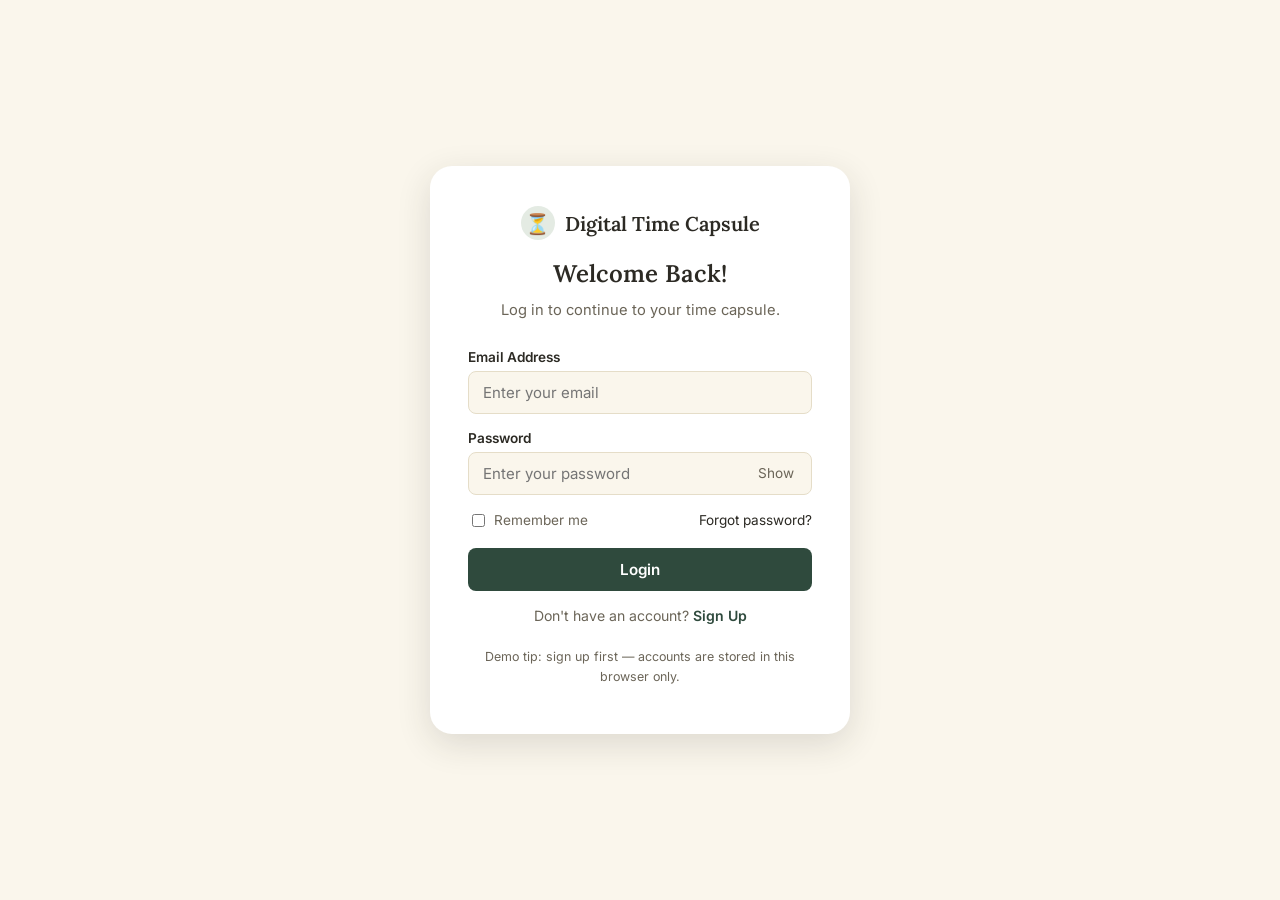
==== archive.html @ 8864af35 "Rename Archive.html to archive.html" ====
<!DOCTYPE html>
<html lang="en">
<head>
<meta charset="UTF-8">
<meta name="viewport" content="width=device-width, initial-scale=1.0">
<title>My Archive — Digital Time Capsule</title>
<link rel="preconnect" href="https://fonts.googleapis.com">
<link href="https://fonts.googleapis.com/css2?family=Lora:wght@500;600;700&family=Inter:wght@400;500;600;700&display=swap" rel="stylesheet">
<link rel="stylesheet" href="style.css">
</head>
<body>

<div class="sidebar-overlay" data-close-sidebar></div>
<div class="app-shell">

  <aside class="sidebar">
    <div class="brand"><span class="brand-mark">⏳</span> Digital Time Capsule</div>
    <nav>
      <a href="dashboard.html"><span class="ico">🏠</span> Home</a>
      <a href="create-capsule.html"><span class="ico">➕</span> Create Capsule</a>
      <a href="my-capsules.html"><span class="ico">📦</span> My Capsules</a>
      <a href="archive.html" class="active"><span class="ico">🗂️</span> Archive</a>
      <a href="profile.html"><span class="ico">⚙️</span> Profile &amp; Settings</a>
    </nav>
    <a href="login.html" class="logout" data-logout><span class="ico">↩</span> Log Out</a>
  </aside>

  <div class="mobile-topbar">
    <button class="icon-btn" data-open-sidebar aria-label="Open menu">☰</button>
    <div class="brand" style="font-size:1rem;"><span class="brand-mark">⏳</span> Digital Time Capsule</div>
    <span class="avatar" data-user-avatar>—</span>
  </div>

  <main class="app-main">
    <div class="app-topbar">
      <div class="search">🔍 Search your capsules…</div>
      <div class="actions">
        <a href="profile.html" class="icon-btn" title="Profile & Settings">⚙️</a>
        <div class="user-chip"><span class="avatar" data-user-avatar>—</span> <span data-user-name>—</span></div>
      </div>
    </div>

    <div class="app-content">
      <h2>My Archive</h2>
      <p>All your opened capsules, saved forever.</p>

      <div class="archive-filters">
        <button class="pill active" data-mood="All">All</button>
        <button class="pill" data-mood="Hopeful">Hopeful</button>
        <button class="pill" data-mood="Grateful">Grateful</button>
        <button class="pill" data-mood="Excited">Excited</button>
        <button class="pill" data-mood="Peaceful">Peaceful</button>
        <select class="select-pill" id="archive-year-filter"><option value="All">Year</option></select>
        <div class="archive-search">🔍 <input type="text" id="archive-search-input" placeholder="Search capsules..."></div>
      </div>

      <div class="capsule-list" id="archive-list"></div>
      <div class="empty-state" id="archive-empty" style="display:none;">
        <div class="e-ico">🗂️</div>
        <h3>No memories here yet</h3>
        <p>Opened capsules will appear in your archive automatically.</p>
        <a href="my-capsules.html" class="btn btn-primary btn-sm">See My Capsules</a>
      </div>
    </div>
  </main>
</div>

<script src="script.js"></script>
</body>
</html>
---- style.css ----
/* ==========================================================================
   Digital Time Capsule — Design System
   ========================================================================== */

:root {
  /* Palette */
  --cream: #FAF6EC;
  --cream-deep: #F1EADA;
  --paper: #FFFFFF;
  --ink: #2C2A24;
  --ink-soft: #6B6558;
  --line: #E5DDC8;

  --green: #2F4A3D;
  --green-deep: #223A2F;
  --green-soft: #E4EBE3;

  --mood-hopeful: #C98A3E;
  --mood-hopeful-bg: #FBEEDC;
  --mood-grateful: #3F7D5C;
  --mood-grateful-bg: #E3F0E7;
  --mood-excited: #B3563F;
  --mood-excited-bg: #F7E4DD;
  --mood-peaceful: #7A5FA0;
  --mood-peaceful-bg: #EEE7F7;

  --locked-bg: #E9E2F2;
  --locked-fg: #5B4C82;
  --ready-bg: #FBE4D8;
  --ready-fg: #B3562F;
  --opened-bg: #DDEEE0;
  --opened-fg: #2E7D46;

  --radius-s: 8px;
  --radius-m: 14px;
  --radius-l: 22px;
  --shadow: 0 4px 18px rgba(44, 42, 36, 0.07);
  --shadow-deep: 0 10px 34px rgba(44, 42, 36, 0.14);

  --serif: "Lora", Georgia, serif;
  --sans: "Inter", -apple-system, BlinkMacSystemFont, "Segoe UI", sans-serif;
}

/* Dark mode tokens */
body.dark {
  --cream: #1B2320;
  --cream-deep: #141A17;
  --paper: #212B26;
  --ink: #EFEAE0;
  --ink-soft: #A9A398;
  --line: #33403A;

  --green: #6FAE8C;
  --green-deep: #4C8067;
  --green-soft: #263630;

  --mood-hopeful-bg: #3A2F20;
  --mood-grateful-bg: #1F3428;
  --mood-excited-bg: #3A2620;
  --mood-peaceful-bg: #2A2338;

  --locked-bg: #2B2438;
  --ready-bg: #3A2A20;
  --opened-bg: #1F3428;
  --shadow: 0 4px 18px rgba(0, 0, 0, 0.35);
  --shadow-deep: 0 10px 34px rgba(0, 0, 0, 0.5);
}

* { box-sizing: border-box; }

html { scroll-behavior: smooth; }

body {
  margin: 0;
  font-family: var(--sans);
  background: var(--cream);
  color: var(--ink);
  -webkit-font-smoothing: antialiased;
  transition: background 0.3s ease, color 0.3s ease;
}

h1, h2, h3, h4 {
  font-family: var(--serif);
  font-weight: 600;
  color: var(--ink);
  margin: 0 0 0.4em;
  letter-spacing: 0.1px;
}

p { line-height: 1.6; color: var(--ink-soft); margin: 0 0 1em; }
a { color: inherit; text-decoration: none; }
img { max-width: 100%; display: block; }
button { font-family: var(--sans); cursor: pointer; }

:focus-visible {
  outline: 2px solid var(--green);
  outline-offset: 2px;
}

.container {
  max-width: 1180px;
  margin: 0 auto;
  padding: 0 32px;
}

/* ---------- Buttons ---------- */
.btn {
  display: inline-flex;
  align-items: center;
  justify-content: center;
  gap: 8px;
  border: none;
  border-radius: var(--radius-s);
  padding: 12px 22px;
  font-size: 0.95rem;
  font-weight: 600;
  cursor: pointer;
  transition: transform 0.15s ease, box-shadow 0.15s ease, background 0.15s ease;
}
.btn-primary { background: var(--green); color: #fff; }
.btn-primary:hover { background: var(--green-deep); box-shadow: var(--shadow); }
.btn-outline {
  background: transparent;
  color: var(--green);
  border: 1.5px solid var(--green);
}
.btn-outline:hover { background: var(--green-soft); }
.btn-ghost { background: transparent; color: var(--ink-soft); }
.btn-ghost:hover { color: var(--ink); }
.btn-block { width: 100%; }
.btn-sm { padding: 8px 14px; font-size: 0.85rem; }
.btn-danger { background: transparent; color: #B3562F; border: 1.5px solid #E7C7B4; }
.btn-danger:hover { background: var(--mood-excited-bg); }

/* ---------- Top marketing nav (Home) ---------- */
.top-nav {
  display: flex;
  align-items: center;
  justify-content: space-between;
  padding: 22px 0;
  border-bottom: 1px solid var(--line);
}
.brand {
  display: flex;
  align-items: center;
  gap: 10px;
  font-family: var(--serif);
  font-size: 1.25rem;
  font-weight: 600;
}
.brand-mark {
  width: 34px; height: 34px;
  border-radius: 50%;
  background: var(--green-soft);
  display: flex; align-items: center; justify-content: center;
  color: var(--green);
}
.top-nav nav { display: flex; align-items: center; gap: 34px; }
.top-nav nav a { color: var(--ink-soft); font-size: 0.95rem; }
.top-nav nav a.active, .top-nav nav a:hover { color: var(--ink); }
.top-nav .cta { display: flex; align-items: center; gap: 14px; }

/* ---------- Hero ---------- */
.hero {
  display: grid;
  grid-template-columns: 1.1fr 0.9fr;
  gap: 60px;
  align-items: center;
  padding: 72px 0 40px;
}
.hero h1 {
  font-size: 3rem;
  line-height: 1.15;
  max-width: 11ch;
}
.hero p.lede { font-size: 1.08rem; max-width: 46ch; }
.hero-art {
  position: relative;
  background: linear-gradient(160deg, #EADFC5, #D9C79A 60%, #C9AE7A);
  border-radius: var(--radius-l);
  min-height: 340px;
  overflow: hidden;
}
.hero-art .polaroid {
  position: absolute;
  bottom: 26px; right: 26px;
  width: 58%;
  background: #fff;
  border-radius: 6px;
  padding: 10px 10px 26px;
  box-shadow: var(--shadow-deep);
  transform: rotate(-4deg);
}
.hero-art .polaroid .frame {
  aspect-ratio: 4/3;
  border-radius: 3px;
  background: linear-gradient(180deg, #F3C77E, #E08A5B 55%, #8B5E4A);
}

.feature-row {
  display: grid;
  grid-template-columns: repeat(4, 1fr);
  gap: 24px;
  padding: 44px 0 72px;
  border-top: 1px solid var(--line);
}
.feature-row .feature { text-align: left; }
.feature-row .feature .icon {
  width: 40px; height: 40px;
  border-radius: 50%;
  background: var(--green-soft);
  color: var(--green);
  display: flex; align-items: center; justify-content: center;
  margin-bottom: 14px;
}
.feature-row .feature h4 { font-family: var(--sans); font-size: 1rem; margin-bottom: 4px; }
.feature-row .feature p { font-size: 0.9rem; margin: 0; }

/* ---------- Auth (Sign up / Login) ---------- */
.auth-wrap {
  min-height: 100vh;
  display: flex;
  align-items: center;
  justify-content: center;
  padding: 40px 20px;
}
.auth-card {
  width: 100%;
  max-width: 420px;
  background: var(--paper);
  border-radius: var(--radius-l);
  box-shadow: var(--shadow-deep);
  padding: 40px 38px 34px;
}
.auth-card .brand { justify-content: center; margin-bottom: 18px; }
.auth-card h1 { text-align: center; font-size: 1.5rem; }
.auth-card .sub { text-align: center; font-size: 0.92rem; margin-bottom: 26px; }
.field { margin-bottom: 16px; }
.field label {
  display: block;
  font-size: 0.85rem;
  font-weight: 600;
  margin-bottom: 6px;
  color: var(--ink);
}
.field .input-wrap { position: relative; }
.field input, .field textarea, .field select {
  width: 100%;
  padding: 11px 14px;
  border-radius: var(--radius-s);
  border: 1.5px solid var(--line);
  background: var(--cream);
  font-family: var(--sans);
  font-size: 0.94rem;
  color: var(--ink);
}
.field input:focus, .field textarea:focus, .field select:focus {
  border-color: var(--green);
  outline: none;
  background: var(--paper);
}
.field .toggle-eye {
  position: absolute;
  right: 12px; top: 50%; transform: translateY(-50%);
  background: none; border: none; color: var(--ink-soft);
  font-size: 0.85rem;
}
.row-between {
  display: flex; align-items: center; justify-content: space-between;
  font-size: 0.85rem; margin-bottom: 18px;
}
.row-between label { display: flex; align-items: center; gap: 6px; color: var(--ink-soft); font-weight: 400; }
.divider {
  display: flex; align-items: center; gap: 12px;
  color: var(--ink-soft); font-size: 0.82rem;
  margin: 18px 0;
}
.divider::before, .divider::after {
  content: ""; flex: 1; height: 1px; background: var(--line);
}
.btn-google {
  display: flex; align-items: center; justify-content: center; gap: 10px;
  width: 100%; padding: 11px; border-radius: var(--radius-s);
  border: 1.5px solid var(--line); background: var(--paper);
  font-size: 0.9rem; font-weight: 600; color: var(--ink);
}
.auth-foot { text-align: center; font-size: 0.88rem; margin-top: 20px; color: var(--ink-soft); }
.auth-foot a { color: var(--green); font-weight: 600; }

/* ---------- App shell (dashboard etc.) ---------- */
.app-shell { display: flex; min-height: 100vh; }
.sidebar {
  width: 232px;
  flex-shrink: 0;
  background: var(--paper);
  border-right: 1px solid var(--line);
  padding: 22px 18px;
  display: flex;
  flex-direction: column;
  position: sticky;
  top: 0;
  height: 100vh;
}
.sidebar .brand { padding: 6px 6px 26px; font-size: 1.1rem; }
.sidebar nav { display: flex; flex-direction: column; gap: 4px; flex: 1; }
.sidebar nav a {
  display: flex; align-items: center; gap: 12px;
  padding: 10px 12px;
  border-radius: var(--radius-s);
  color: var(--ink-soft);
  font-size: 0.92rem;
  font-weight: 500;
}
.sidebar nav a .ico { width: 18px; text-align: center; }
.sidebar nav a:hover { background: var(--cream-deep); color: var(--ink); }
.sidebar nav a.active { background: var(--green); color: #fff; }
.sidebar .logout {
  display: flex; align-items: center; gap: 10px;
  padding: 10px 12px; color: var(--ink-soft); font-size: 0.9rem;
  border-top: 1px solid var(--line); margin-top: 12px; padding-top: 18px;
}

.app-main { flex: 1; min-width: 0; }
.app-topbar {
  display: flex; align-items: center; justify-content: space-between;
  padding: 18px 34px;
  border-bottom: 1px solid var(--line);
  background: var(--paper);
  position: sticky; top: 0; z-index: 5;
}
.app-topbar .search {
  display: flex; align-items: center; gap: 10px;
  background: var(--cream); border: 1px solid var(--line);
  border-radius: 999px; padding: 8px 16px; width: 320px;
  color: var(--ink-soft); font-size: 0.88rem;
}
.app-topbar .actions { display: flex; align-items: center; gap: 18px; }
.icon-btn {
  width: 36px; height: 36px; border-radius: 50%;
  border: 1px solid var(--line); background: var(--paper);
  display: flex; align-items: center; justify-content: center;
  color: var(--ink-soft); font-size: 0.95rem;
}
.avatar {
  width: 34px; height: 34px; border-radius: 50%;
  background: var(--green-soft); color: var(--green);
  display: flex; align-items: center; justify-content: center;
  font-weight: 600; font-size: 0.85rem;
}
.user-chip { display: flex; align-items: center; gap: 8px; font-size: 0.9rem; font-weight: 600; }

.app-content { padding: 30px 34px 60px; max-width: 1080px; }

/* ---------- Dashboard summary cards ---------- */
.stat-row { display: grid; grid-template-columns: repeat(3, 1fr); gap: 18px; margin: 24px 0 32px; }
.stat-card {
  background: var(--paper); border: 1px solid var(--line);
  border-radius: var(--radius-m); padding: 20px;
  display: flex; align-items: center; gap: 14px;
}
.stat-card .stat-ico {
  width: 42px; height: 42px; border-radius: 50%;
  display: flex; align-items: center; justify-content: center;
  font-size: 1.05rem;
}
.stat-card.locked .stat-ico { background: var(--locked-bg); color: var(--locked-fg); }
.stat-card.ready .stat-ico { background: var(--ready-bg); color: var(--ready-fg); }
.stat-card.opened .stat-ico { background: var(--opened-bg); color: var(--opened-fg); }
.stat-card .num { font-family: var(--serif); font-size: 1.6rem; font-weight: 600; line-height: 1; }
.stat-card .label { font-size: 0.85rem; color: var(--ink-soft); }

.section-head { display: flex; align-items: baseline; justify-content: space-between; margin-bottom: 14px; }
.section-head h3 { font-size: 1.1rem; }
.section-head a { font-size: 0.85rem; color: var(--green); font-weight: 600; }

.capsule-list { display: flex; flex-direction: column; gap: 10px; }
.capsule-row {
  display: flex; align-items: center; gap: 16px;
  background: var(--paper); border: 1px solid var(--line);
  border-radius: var(--radius-m); padding: 12px 16px;
  transition: box-shadow 0.15s ease, transform 0.15s ease;
}
.capsule-row:hover { box-shadow: var(--shadow); transform: translateY(-1px); }
.capsule-row .thumb {
  width: 52px; height: 52px; border-radius: 10px;
  background: linear-gradient(160deg, #F3C77E, #C9714E);
  flex-shrink: 0;
}
.capsule-row .meta { flex: 1; min-width: 0; }
.capsule-row .meta .title { font-weight: 600; font-size: 0.95rem; margin-bottom: 3px; }
.capsule-row .meta .sub { font-size: 0.8rem; color: var(--ink-soft); display: flex; align-items: center; gap: 6px; }

.badge {
  display: inline-flex; align-items: center; gap: 5px;
  font-size: 0.72rem; font-weight: 700;
  padding: 4px 10px; border-radius: 999px;
}
.badge.locked { background: var(--locked-bg); color: var(--locked-fg); }
.badge.ready { background: var(--ready-bg); color: var(--ready-fg); }
.badge.opened { background: var(--opened-bg); color: var(--opened-fg); }

.mood-tag {
  display: inline-flex; align-items: center; gap: 5px;
  font-size: 0.76rem; font-weight: 600; padding: 3px 9px; border-radius: 999px;
}
.mood-tag.hopeful { background: var(--mood-hopeful-bg); color: var(--mood-hopeful); }
.mood-tag.grateful { background: var(--mood-grateful-bg); color: var(--mood-grateful); }
.mood-tag.excited { background: var(--mood-excited-bg); color: var(--mood-excited); }
.mood-tag.peaceful { background: var(--mood-peaceful-bg); color: var(--mood-peaceful); }
.mood-tag .dot { width: 6px; height: 6px; border-radius: 50%; background: currentColor; }

/* ---------- Create Capsule form ---------- */
.form-card {
  background: var(--paper); border: 1px solid var(--line);
  border-radius: var(--radius-l); padding: 32px 36px; max-width: 640px;
}
.char-count { font-size: 0.78rem; color: var(--ink-soft); text-align: right; margin-top: -10px; margin-bottom: 14px; }
.dropzone {
  border: 1.5px dashed var(--line); border-radius: var(--radius-m);
  padding: 28px; text-align: center; color: var(--ink-soft);
  font-size: 0.88rem; background: var(--cream); margin-bottom: 18px;
  cursor: pointer; transition: border-color 0.15s ease;
}
.dropzone:hover { border-color: var(--green); }
.dropzone .dz-ico { font-size: 1.4rem; margin-bottom: 8px; color: var(--green); }
.two-col { display: grid; grid-template-columns: 1fr 1fr; gap: 14px; }
.form-actions { display: flex; gap: 12px; justify-content: flex-end; margin-top: 8px; }

/* ---------- Capsule detail / countdown ---------- */
.capsule-detail-card {
  background: var(--paper); border-radius: var(--radius-l);
  overflow: hidden; max-width: 620px; box-shadow: var(--shadow);
}
.capsule-hero-img {
  height: 190px;
  background: linear-gradient(160deg, #F3C77E 0%, #E08A5B 55%, #8B5E4A 100%);
}
.capsule-detail-body { padding: 26px 30px 32px; }
.capsule-detail-body .dates {
  display: flex; gap: 28px; margin: 14px 0 22px; font-size: 0.85rem; color: var(--ink-soft);
}
.capsule-detail-body .dates strong { display: block; color: var(--ink); font-weight: 600; font-size: 0.9rem; }
.lock-panel { text-align: center; padding: 30px 10px 10px; }
.lock-panel .lock-ico {
  width: 64px; height: 64px; border-radius: 50%;
  background: var(--green-soft); color: var(--green);
  display: flex; align-items: center; justify-content: center;
  font-size: 1.5rem; margin: 0 auto 18px;
}
.countdown { display: flex; justify-content: center; gap: 22px; margin: 22px 0 26px; }
.countdown .unit { text-align: center; }
.countdown .unit .n { font-family: var(--serif); font-size: 2rem; font-weight: 600; }
.countdown .unit .u { font-size: 0.75rem; color: var(--ink-soft); text-transform: lowercase; }
.notice-row { display: flex; align-items: center; justify-content: center; gap: 8px; font-size: 0.85rem; color: var(--ink-soft); }

/* ---------- Opened capsule (letter) ---------- */
.letter-wrap { display: grid; grid-template-columns: 260px 1fr; gap: 30px; max-width: 780px; }
.polaroid-card {
  background: #fff; border-radius: 8px; padding: 12px 12px 34px;
  box-shadow: var(--shadow-deep); transform: rotate(-3deg); height: fit-content;
}
.polaroid-card .frame {
  aspect-ratio: 4/3; border-radius: 4px;
  background: linear-gradient(160deg, #F3C77E, #E08A5B 55%, #8B5E4A);
}
.letter-body {
  background: var(--paper); border-radius: var(--radius-l);
  padding: 30px 32px; box-shadow: var(--shadow);
}
.letter-body .letter-text { font-family: var(--serif); font-size: 1.02rem; line-height: 1.9; color: var(--ink); }
.letter-body .sign-off { font-family: var(--serif); font-style: italic; margin-top: 18px; }
.letter-actions { display: flex; gap: 10px; margin-top: 22px; }

/* ---------- Archive ---------- */
.archive-filters { display: flex; align-items: center; gap: 10px; margin-bottom: 22px; flex-wrap: wrap; }
.pill {
  padding: 8px 16px; border-radius: 999px; border: 1px solid var(--line);
  background: var(--paper); font-size: 0.85rem; font-weight: 600; color: var(--ink-soft);
}
.pill.active { background: var(--green); color: #fff; border-color: var(--green); }
.select-pill {
  padding: 8px 14px; border-radius: 999px; border: 1px solid var(--line);
  background: var(--paper); font-size: 0.85rem; color: var(--ink);
}
.archive-search {
  margin-left: auto; display: flex; align-items: center; gap: 8px;
  background: var(--paper); border: 1px solid var(--line); border-radius: 999px;
  padding: 8px 16px; font-size: 0.85rem; color: var(--ink-soft); min-width: 220px;
}
.archive-search input { border: none; background: none; outline: none; font-size: 0.85rem; width: 100%; color: var(--ink); }

/* ---------- Profile ---------- */
.profile-grid { display: grid; grid-template-columns: 1fr 1fr; gap: 24px; max-width: 900px; }
.panel {
  background: var(--paper); border: 1px solid var(--line);
  border-radius: var(--radius-l); padding: 26px 28px;
}
.panel h3 { font-size: 1.02rem; margin-bottom: 18px; }
.profile-avatar-row { display: flex; align-items: center; gap: 16px; margin-bottom: 22px; }
.profile-avatar-row .avatar { width: 58px; height: 58px; font-size: 1.2rem; }
.settings-row {
  display: flex; align-items: center; justify-content: space-between;
  padding: 12px 0; border-bottom: 1px solid var(--line);
}
.settings-row:last-child { border-bottom: none; }
.settings-row .txt strong { display: block; font-size: 0.92rem; }
.settings-row .txt span { font-size: 0.8rem; color: var(--ink-soft); }

.switch { position: relative; width: 42px; height: 24px; }
.switch input { opacity: 0; width: 0; height: 0; }
.switch .track {
  position: absolute; inset: 0; background: var(--line); border-radius: 999px;
  transition: background 0.2s ease; cursor: pointer;
}
.switch .track::before {
  content: ""; position: absolute; width: 18px; height: 18px; left: 3px; top: 3px;
  background: #fff; border-radius: 50%; transition: transform 0.2s ease;
}
.switch input:checked + .track { background: var(--green); }
.switch input:checked + .track::before { transform: translateX(18px); }

/* ---------- Empty state ---------- */
.empty-state {
  text-align: center; padding: 60px 20px; color: var(--ink-soft);
  border: 1.5px dashed var(--line); border-radius: var(--radius-l);
}
.empty-state .e-ico { font-size: 1.8rem; margin-bottom: 12px; color: var(--green); }

/* ---------- Mobile nav ---------- */
.mobile-topbar { display: none; }

/* ---------- Responsive ---------- */
@media (max-width: 900px) {
  .hero { grid-template-columns: 1fr; padding-top: 40px; }
  .hero h1 { font-size: 2.3rem; max-width: none; }
  .feature-row { grid-template-columns: repeat(2, 1fr); }
  .top-nav nav { display: none; }
  .letter-wrap { grid-template-columns: 1fr; }
  .polaroid-card { transform: none; max-width: 220px; }
  .profile-grid { grid-template-columns: 1fr; }

  .app-shell { flex-direction: column; }
  .sidebar {
    position: fixed; left: -260px; top: 0; height: 100vh; z-index: 50;
    transition: left 0.25s ease; box-shadow: var(--shadow-deep);
  }
  .sidebar.open { left: 0; }
  .mobile-topbar {
    display: flex; align-items: center; justify-content: space-between;
    padding: 16px 20px; background: var(--paper); border-bottom: 1px solid var(--line);
    position: sticky; top: 0; z-index: 20;
  }
  .app-topbar { display: none; }
  .app-content { padding: 22px 18px 50px; }
  .stat-row { grid-template-columns: 1fr; }
  .two-col { grid-template-columns: 1fr; }
  .form-card { padding: 22px; }
  .archive-search { margin-left: 0; width: 100%; }
  .sidebar-overlay {
    display: none; position: fixed; inset: 0; background: rgba(0,0,0,0.35); z-index: 40;
  }
  .sidebar-overlay.show { display: block; }
}
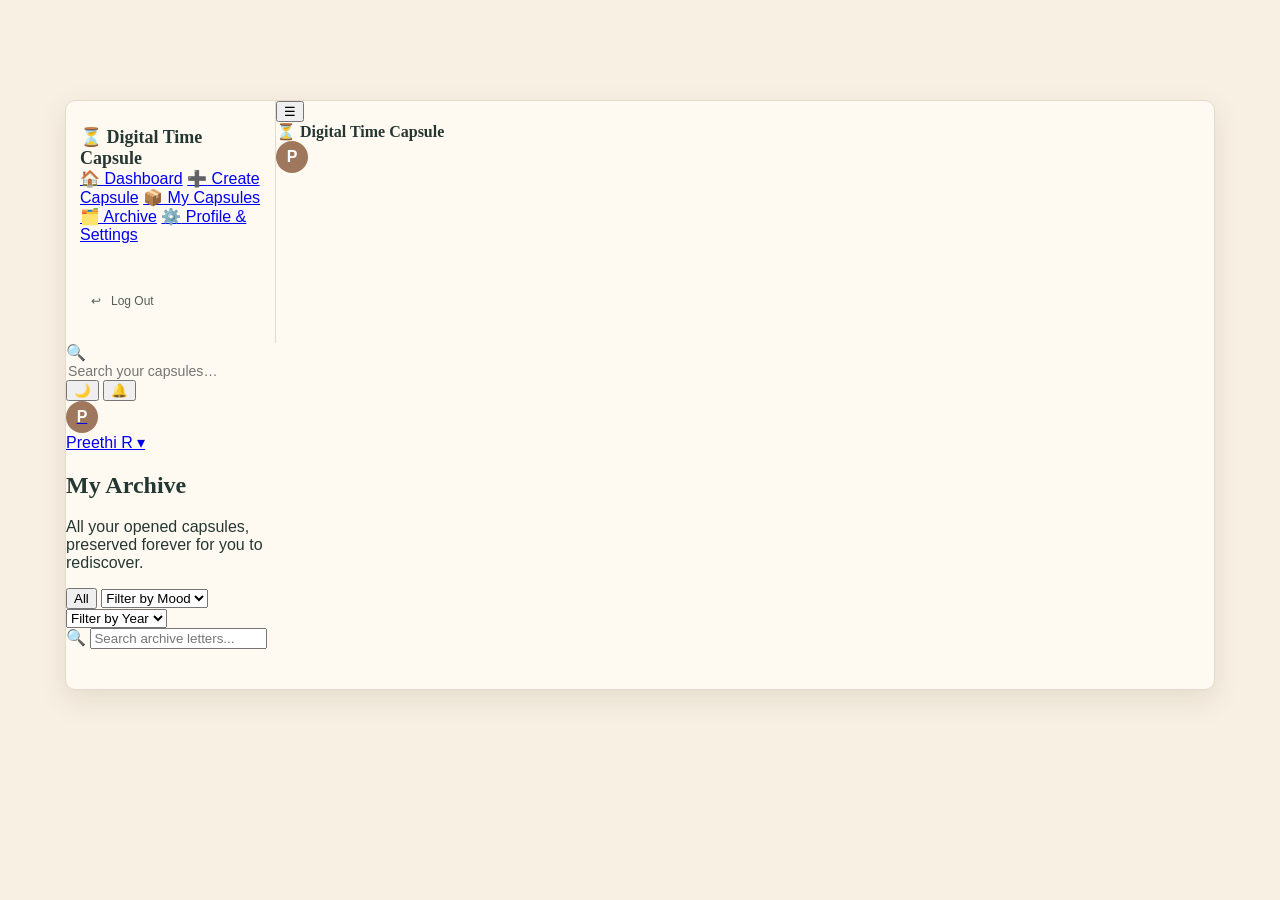
==== commit 85ebee11: "Add files via upload" ====
--- a/archive.html
+++ b/archive.html
@@ -1,70 +1,80 @@
-<!DOCTYPE html>
-<html lang="en">
-<head>
-<meta charset="UTF-8">
-<meta name="viewport" content="width=device-width, initial-scale=1.0">
-<title>My Archive — Digital Time Capsule</title>
-<link rel="preconnect" href="https://fonts.googleapis.com">
-<link href="https://fonts.googleapis.com/css2?family=Lora:wght@500;600;700&family=Inter:wght@400;500;600;700&display=swap" rel="stylesheet">
-<link rel="stylesheet" href="style.css">
-</head>
-<body>
-
-<div class="sidebar-overlay" data-close-sidebar></div>
-<div class="app-shell">
-
-  <aside class="sidebar">
-    <div class="brand"><span class="brand-mark">⏳</span> Digital Time Capsule</div>
-    <nav>
-      <a href="dashboard.html"><span class="ico">🏠</span> Home</a>
-      <a href="create-capsule.html"><span class="ico">➕</span> Create Capsule</a>
-      <a href="my-capsules.html"><span class="ico">📦</span> My Capsules</a>
-      <a href="archive.html" class="active"><span class="ico">🗂️</span> Archive</a>
-      <a href="profile.html"><span class="ico">⚙️</span> Profile &amp; Settings</a>
-    </nav>
-    <a href="login.html" class="logout" data-logout><span class="ico">↩</span> Log Out</a>
-  </aside>
-
-  <div class="mobile-topbar">
-    <button class="icon-btn" data-open-sidebar aria-label="Open menu">☰</button>
-    <div class="brand" style="font-size:1rem;"><span class="brand-mark">⏳</span> Digital Time Capsule</div>
-    <span class="avatar" data-user-avatar>—</span>
-  </div>
-
-  <main class="app-main">
-    <div class="app-topbar">
-      <div class="search">🔍 Search your capsules…</div>
-      <div class="actions">
-        <a href="profile.html" class="icon-btn" title="Profile & Settings">⚙️</a>
-        <div class="user-chip"><span class="avatar" data-user-avatar>—</span> <span data-user-name>—</span></div>
-      </div>
-    </div>
-
-    <div class="app-content">
-      <h2>My Archive</h2>
-      <p>All your opened capsules, saved forever.</p>
-
-      <div class="archive-filters">
-        <button class="pill active" data-mood="All">All</button>
-        <button class="pill" data-mood="Hopeful">Hopeful</button>
-        <button class="pill" data-mood="Grateful">Grateful</button>
-        <button class="pill" data-mood="Excited">Excited</button>
-        <button class="pill" data-mood="Peaceful">Peaceful</button>
-        <select class="select-pill" id="archive-year-filter"><option value="All">Year</option></select>
-        <div class="archive-search">🔍 <input type="text" id="archive-search-input" placeholder="Search capsules..."></div>
-      </div>
-
-      <div class="capsule-list" id="archive-list"></div>
-      <div class="empty-state" id="archive-empty" style="display:none;">
-        <div class="e-ico">🗂️</div>
-        <h3>No memories here yet</h3>
-        <p>Opened capsules will appear in your archive automatically.</p>
-        <a href="my-capsules.html" class="btn btn-primary btn-sm">See My Capsules</a>
-      </div>
-    </div>
-  </main>
-</div>
-
-<script src="script.js"></script>
-</body>
-</html>
+<!DOCTYPE html>
+<html lang="en">
+<head>
+  <meta charset="UTF-8">
+  <meta name="viewport" content="width=device-width, initial-scale=1.0">
+  <title>My Archive — Digital Time Capsule</title>
+  <meta name="description" content="Browse and search your collection of opened digital time capsules and reflections.">
+  <link rel="preconnect" href="https://fonts.googleapis.com">
+  <link href="https://fonts.googleapis.com/css2?family=Lora:ital,wght@0,500;0,600;0,700;1,400&family=Inter:wght@400;500;600;700&display=swap" rel="stylesheet">
+  <link rel="stylesheet" href="style.css">
+</head>
+<body>
+
+<div class="sidebar-overlay" data-close-sidebar></div>
+<div class="app-shell">
+
+  <aside class="sidebar">
+    <a href="index.html" class="brand"><span class="brand-mark">⏳</span> Digital Time Capsule</a>
+    <nav>
+      <a href="dashboard.html"><span class="ico">🏠</span> Dashboard</a>
+      <a href="create-capsule.html"><span class="ico">➕</span> Create Capsule</a>
+      <a href="capsule-details.html"><span class="ico">📦</span> My Capsules</a>
+      <a href="archive.html" class="active"><span class="ico">🗂️</span> Archive</a>
+      <a href="profile.html"><span class="ico">⚙️</span> Profile &amp; Settings</a>
+    </nav>
+    <a href="#" class="logout" data-logout><span class="ico">↩</span> Log Out</a>
+  </aside>
+
+  <div class="mobile-topbar">
+    <button class="icon-btn" data-open-sidebar aria-label="Open menu">☰</button>
+    <div class="brand" style="font-size:1rem;"><span class="brand-mark">⏳</span> Digital Time Capsule</div>
+    <span class="avatar">P</span>
+  </div>
+
+  <main class="app-main">
+    <div class="app-topbar">
+      <div class="search">
+        🔍 <input type="text" placeholder="Search your capsules…" data-search style="border:none; background:none; outline:none; font-size:0.88rem; width:100%; color:var(--ink);">
+      </div>
+      <div class="actions">
+        <button class="icon-btn" title="Toggle theme">🌙</button>
+        <button class="icon-btn" title="Notifications">🔔</button>
+        <a href="profile.html" class="user-chip"><span class="avatar">P</span> Preethi R ▾</a>
+      </div>
+    </div>
+
+    <div class="app-content">
+      <h2>My Archive</h2>
+      <p>All your opened capsules, preserved forever for you to rediscover.</p>
+
+      <div class="archive-filters">
+        <button class="pill active">All</button>
+        <select class="select-pill">
+          <option value="Mood">Filter by Mood</option>
+          <option value="Hopeful">Hopeful</option>
+          <option value="Grateful">Grateful</option>
+          <option value="Excited">Excited</option>
+          <option value="Peaceful">Peaceful</option>
+        </select>
+        <select class="select-pill">
+          <option value="Year">Filter by Year</option>
+          <option value="2026">2026</option>
+          <option value="2025">2025</option>
+          <option value="2024">2024</option>
+        </select>
+        <div class="archive-search">
+          🔍 <input type="text" placeholder="Search archive letters...">
+        </div>
+      </div>
+
+      <div class="capsule-list">
+        <!-- Rendered dynamically by script.js -->
+      </div>
+    </div>
+  </main>
+</div>
+
+<script src="script.js"></script>
+</body>
+</html>
--- a/style.css
+++ b/style.css
@@ -1,563 +1,648 @@
-/* ==========================================================================
-   Digital Time Capsule — Design System
-   ========================================================================== */
-
 :root {
-  /* Palette */
-  --cream: #FAF6EC;
-  --cream-deep: #F1EADA;
-  --paper: #FFFFFF;
-  --ink: #2C2A24;
-  --ink-soft: #6B6558;
-  --line: #E5DDC8;
-
-  --green: #2F4A3D;
-  --green-deep: #223A2F;
-  --green-soft: #E4EBE3;
-
-  --mood-hopeful: #C98A3E;
-  --mood-hopeful-bg: #FBEEDC;
-  --mood-grateful: #3F7D5C;
-  --mood-grateful-bg: #E3F0E7;
-  --mood-excited: #B3563F;
-  --mood-excited-bg: #F7E4DD;
-  --mood-peaceful: #7A5FA0;
-  --mood-peaceful-bg: #EEE7F7;
-
-  --locked-bg: #E9E2F2;
-  --locked-fg: #5B4C82;
-  --ready-bg: #FBE4D8;
-  --ready-fg: #B3562F;
-  --opened-bg: #DDEEE0;
-  --opened-fg: #2E7D46;
-
-  --radius-s: 8px;
-  --radius-m: 14px;
-  --radius-l: 22px;
-  --shadow: 0 4px 18px rgba(44, 42, 36, 0.07);
-  --shadow-deep: 0 10px 34px rgba(44, 42, 36, 0.14);
-
-  --serif: "Lora", Georgia, serif;
-  --sans: "Inter", -apple-system, BlinkMacSystemFont, "Segoe UI", sans-serif;
-}
-
-/* Dark mode tokens */
-body.dark {
-  --cream: #1B2320;
-  --cream-deep: #141A17;
-  --paper: #212B26;
-  --ink: #EFEAE0;
-  --ink-soft: #A9A398;
-  --line: #33403A;
-
-  --green: #6FAE8C;
-  --green-deep: #4C8067;
-  --green-soft: #263630;
-
-  --mood-hopeful-bg: #3A2F20;
-  --mood-grateful-bg: #1F3428;
-  --mood-excited-bg: #3A2620;
-  --mood-peaceful-bg: #2A2338;
-
-  --locked-bg: #2B2438;
-  --ready-bg: #3A2A20;
-  --opened-bg: #1F3428;
-  --shadow: 0 4px 18px rgba(0, 0, 0, 0.35);
-  --shadow-deep: 0 10px 34px rgba(0, 0, 0, 0.5);
-}
-
-* { box-sizing: border-box; }
-
-html { scroll-behavior: smooth; }
+  --ink: #253732;
+  --sage: #416959;
+  --sage-dark: #315547;
+  --cream: #f8f0e3;
+  --paper: #fffaf1;
+  --line: #e4dacb;
+  --muted: #7b796e;
+  --gold: #d4a653;
+}
+
+* {
+  box-sizing: border-box;
+}
+
+html {
+  scroll-behavior: smooth;
+}
 
 body {
   margin: 0;
-  font-family: var(--sans);
   background: var(--cream);
   color: var(--ink);
-  -webkit-font-smoothing: antialiased;
-  transition: background 0.3s ease, color 0.3s ease;
-}
-
-h1, h2, h3, h4 {
-  font-family: var(--serif);
-  font-weight: 600;
-  color: var(--ink);
-  margin: 0 0 0.4em;
-  letter-spacing: 0.1px;
-}
-
-p { line-height: 1.6; color: var(--ink-soft); margin: 0 0 1em; }
-a { color: inherit; text-decoration: none; }
-img { max-width: 100%; display: block; }
-button { font-family: var(--sans); cursor: pointer; }
-
-:focus-visible {
-  outline: 2px solid var(--green);
-  outline-offset: 2px;
-}
-
-.container {
-  max-width: 1180px;
-  margin: 0 auto;
-  padding: 0 32px;
-}
-
-/* ---------- Buttons ---------- */
-.btn {
-  display: inline-flex;
-  align-items: center;
-  justify-content: center;
-  gap: 8px;
-  border: none;
-  border-radius: var(--radius-s);
-  padding: 12px 22px;
-  font-size: 0.95rem;
-  font-weight: 600;
-  cursor: pointer;
-  transition: transform 0.15s ease, box-shadow 0.15s ease, background 0.15s ease;
-}
-.btn-primary { background: var(--green); color: #fff; }
-.btn-primary:hover { background: var(--green-deep); box-shadow: var(--shadow); }
-.btn-outline {
-  background: transparent;
-  color: var(--green);
-  border: 1.5px solid var(--green);
-}
-.btn-outline:hover { background: var(--green-soft); }
-.btn-ghost { background: transparent; color: var(--ink-soft); }
-.btn-ghost:hover { color: var(--ink); }
-.btn-block { width: 100%; }
-.btn-sm { padding: 8px 14px; font-size: 0.85rem; }
-.btn-danger { background: transparent; color: #B3562F; border: 1.5px solid #E7C7B4; }
-.btn-danger:hover { background: var(--mood-excited-bg); }
-
-/* ---------- Top marketing nav (Home) ---------- */
-.top-nav {
+  font-family: Arial, sans-serif;
+}
+
+h1, h2 {
+  font-family: Georgia, serif;
+}
+
+.topbar {
+  height: 70px;
+  padding: 0 6%;
   display: flex;
   align-items: center;
   justify-content: space-between;
-  padding: 22px 0;
+  background: #fffaf3;
   border-bottom: 1px solid var(--line);
-}
+  position: sticky;
+  top: 0;
+  z-index: 10;
+}
+
 .brand {
+  color: var(--ink);
+  text-decoration: none;
+  font-family: Georgia, serif;
+  font-size: 18px;
+  font-weight: bold;
+}
+
+.topbar nav {
   display: flex;
   align-items: center;
+  gap: 25px;
+}
+
+.topbar nav a {
+  color: var(--ink);
+  text-decoration: none;
+  font-size: 13px;
+}
+
+.nav-button,
+.primary-button {
+  display: inline-block;
+  padding: 12px 18px;
+  background: var(--sage);
+  border: 0;
+  border-radius: 7px;
+  color: white !important;
+  text-decoration: none;
+  font-size: 13px;
+  font-weight: bold;
+  cursor: pointer;
+}
+
+.hero {
+  min-height: 590px;
+  display: grid;
+  grid-template-columns: 1fr 1.18fr;
+  background: #f5e8d5;
+}
+
+.hero-copy {
+  padding: 100px 8%;
+}
+
+.hero h1 {
+  margin-bottom: 22px;
+  font-size: clamp(48px, 5vw, 80px);
+  line-height: 1.02;
+}
+
+.hero h1 em {
+  color: var(--sage);
+}
+
+.eyebrow {
+  margin-bottom: 12px;
+  color: var(--sage);
+  text-transform: uppercase;
+  letter-spacing: 2px;
+  font-size: 11px;
+  font-weight: bold;
+}
+
+.lead {
+  max-width: 420px;
+  color: #555;
+  line-height: 1.6;
+}
+
+.hero-art {
+  position: relative;
+  min-height: 520px;
+  overflow: hidden;
+  background: linear-gradient(#f6d9b9 0%, #f7dfc5 43%, #769080 44%, #4d725f 100%);
+}
+
+.sun {
+  position: absolute;
+  top: 100px;
+  left: 24%;
+  width: 160px;
+  height: 160px;
+  border-radius: 50%;
+  background: #fff4d4;
+  box-shadow: 0 0 55px #ffe2a1;
+}
+
+.polaroid {
+  position: absolute;
+  right: 16px;
+  bottom: 55px;
+  width: 215px;
+  padding: 9px 9px 25px;
+  background: #fffaf0;
+  box-shadow: 0 10px 22px #27362b45;
+  transform: rotate(9deg);
+}
+
+.polaroid img {
+  display: block;
+  width: 100%;
+  height: 175px;
+  object-fit: cover;
+}
+
+.polaroid span {
+  display: block;
+  margin-top: 6px;
+  text-align: center;
+  font-family: Georgia, serif;
+  font-size: 12px;
+}
+
+.features {
+  display: grid;
+  grid-template-columns: repeat(4, 1fr);
+  max-width: 1150px;
+  margin: 0 auto;
+  background: var(--paper);
+  box-shadow: 0 8px 16px #5d4d3015;
+}
+
+.features article {
+  padding: 27px 14px;
+  border-right: 1px solid var(--line);
+  text-align: center;
+}
+
+.features article:last-child {
+  border-right: 0;
+}
+
+.features h3 {
+  margin: 8px 0 5px;
+  font-size: 13px;
+}
+
+.features p {
+  margin: 0;
+  color: var(--muted);
+  font-size: 11px;
+}
+
+.app-shell {
+  display: grid;
+  grid-template-columns: 210px 1fr;
+  max-width: 1150px;
+  min-height: 590px;
+  margin: 100px auto;
+  overflow: hidden;
+  background: var(--paper);
+  border: 1px solid var(--line);
+  border-radius: 10px;
+  box-shadow: 0 10px 28px #5d4d3020;
+}
+
+.sidebar {
+  display: flex;
+  flex-direction: column;
+  padding: 25px 14px;
+  border-right: 1px solid var(--line);
+}
+
+.side-links {
+  display: grid;
+  gap: 6px;
+  margin-top: 42px;
+}
+
+.side-links a,
+.logout {
+  display: flex;
   gap: 10px;
-  font-family: var(--serif);
-  font-size: 1.25rem;
-  font-weight: 600;
-}
-.brand-mark {
-  width: 34px; height: 34px;
+  padding: 10px 11px;
+  border-radius: 6px;
+  color: #536057;
+  font-size: 12px;
+  text-decoration: none;
+}
+
+.side-links a.active,
+.side-links a:hover {
+  background: #dce8d8;
+  color: var(--sage-dark);
+}
+
+.logout {
+  margin-top: auto;
+}
+
+.dashboard-content {
+  padding: 38px 42px;
+}
+
+.dashboard-head,
+.section-heading {
+  display: flex;
+  align-items: center;
+  justify-content: space-between;
+}
+
+.dashboard-head h2 {
+  margin-bottom: 4px;
+  font-family: Arial, sans-serif;
+  font-size: 26px;
+}
+
+.avatar,
+.big-avatar {
+  display: grid;
+  width: 32px;
+  height: 32px;
+  place-items: center;
   border-radius: 50%;
-  background: var(--green-soft);
-  display: flex; align-items: center; justify-content: center;
-  color: var(--green);
-}
-.top-nav nav { display: flex; align-items: center; gap: 34px; }
-.top-nav nav a { color: var(--ink-soft); font-size: 0.95rem; }
-.top-nav nav a.active, .top-nav nav a:hover { color: var(--ink); }
-.top-nav .cta { display: flex; align-items: center; gap: 14px; }
-
-/* ---------- Hero ---------- */
-.hero {
-  display: grid;
-  grid-template-columns: 1.1fr 0.9fr;
+  background: #9e775d;
+  color: white;
+  font-weight: bold;
+}
+
+.stats {
+  display: grid;
+  grid-template-columns: repeat(3, 1fr);
+  gap: 15px;
+  margin: 25px 0 33px;
+}
+
+.stats div {
+  padding: 16px;
+  border-radius: 7px;
+  background: #f4efe3;
+}
+
+.stats div:nth-child(2) {
+  background: #fceddf;
+}
+
+.stats div:nth-child(3) {
+  background: #e7f0e5;
+}
+
+.stats span {
+  display: block;
+  color: var(--muted);
+  font-size: 11px;
+}
+
+.stats strong {
+  display: block;
+  margin-top: 4px;
+  font-size: 21px;
+}
+
+.capsule-list {
+  display: grid;
+  gap: 10px;
+}
+
+.capsule-row {
+  display: flex;
+  align-items: center;
+  gap: 13px;
+  padding: 8px;
+  border: 1px solid var(--line);
+  border-radius: 7px;
+}
+
+.capsule-row img {
+  width: 45px;
+  height: 45px;
+  border-radius: 4px;
+  object-fit: cover;
+}
+
+.capsule-row h4 {
+  margin: 0 0 7px;
+  font-size: 12px;
+}
+
+.capsule-row p {
+  margin: 0;
+  color: var(--muted);
+  font-size: 10px;
+}
+
+.tag {
+  margin-left: auto;
+  padding: 5px 8px;
+  border-radius: 4px;
+  font-size: 10px;
+}
+
+.locked {
+  background: #eee7d2;
+  color: #756746;
+}
+
+.opened {
+  background: #dcebdc;
+  color: #4c8155;
+}
+
+.split-section,
+.profile-section {
+  display: grid;
+  grid-template-columns: 0.75fr 1.25fr;
   gap: 60px;
   align-items: center;
-  padding: 72px 0 40px;
-}
-.hero h1 {
-  font-size: 3rem;
-  line-height: 1.15;
-  max-width: 11ch;
-}
-.hero p.lede { font-size: 1.08rem; max-width: 46ch; }
-.hero-art {
+  max-width: 1100px;
+  margin: 100px auto;
+}
+
+.capsule-form,
+.profile-card {
+  padding: 36px;
+  background: var(--paper);
+  border: 1px solid var(--line);
+  border-radius: 11px;
+  box-shadow: 0 9px 22px #5d4d3014;
+}
+
+.capsule-form label,
+.profile-card label {
+  display: block;
+  margin-top: 15px;
+  font-size: 11px;
+  font-weight: bold;
+}
+
+.capsule-form input,
+.capsule-form textarea,
+.capsule-form select,
+.profile-card input,
+.archive-head input {
+  display: block;
+  width: 100%;
+  margin-top: 7px;
+  padding: 11px;
+  border: 1px solid #ddd6c9;
+  border-radius: 5px;
+  background: #fffdf8;
+}
+
+.capsule-form textarea {
+  height: 92px;
+  resize: vertical;
+}
+
+.form-grid {
+  display: grid;
+  grid-template-columns: 1fr 1fr;
+  gap: 14px;
+}
+
+.upload {
+  margin-top: 15px;
+  padding: 17px;
+  border: 1px dashed #cfc4b2;
+  border-radius: 6px;
+  color: var(--sage);
+  text-align: center;
+}
+
+.form-actions {
+  display: flex;
+  justify-content: end;
+  gap: 10px;
+  margin-top: 20px;
+}
+
+.secondary-button {
+  padding: 10px 20px;
+  border: 1px solid var(--line);
+  border-radius: 6px;
+  background: transparent;
+  color: var(--ink);
+}
+
+.countdown-section {
   position: relative;
-  background: linear-gradient(160deg, #EADFC5, #D9C79A 60%, #C9AE7A);
-  border-radius: var(--radius-l);
-  min-height: 340px;
+  display: grid;
+  min-height: 590px;
+  max-width: 1150px;
+  margin: 100px auto;
   overflow: hidden;
-}
-.hero-art .polaroid {
-  position: absolute;
-  bottom: 26px; right: 26px;
-  width: 58%;
-  background: #fff;
+  place-items: center;
+  border-radius: 12px;
+  background: #506859;
+}
+
+.countdown-card {
+  position: relative;
+  width: min(590px, 90%);
+  padding: 42px 45px;
+  border-radius: 10px;
+  background: #fff9ed;
+  text-align: center;
+  box-shadow: 0 14px 30px #14231b5c;
+}
+
+.clock {
+  display: grid;
+  grid-template-columns: repeat(4, 1fr);
+  gap: 8px;
+  margin: 25px 0;
+}
+
+.clock div {
+  padding: 12px 4px;
   border-radius: 6px;
-  padding: 10px 10px 26px;
-  box-shadow: var(--shadow-deep);
-  transform: rotate(-4deg);
-}
-.hero-art .polaroid .frame {
-  aspect-ratio: 4/3;
-  border-radius: 3px;
-  background: linear-gradient(180deg, #F3C77E, #E08A5B 55%, #8B5E4A);
-}
-
-.feature-row {
-  display: grid;
-  grid-template-columns: repeat(4, 1fr);
-  gap: 24px;
-  padding: 44px 0 72px;
-  border-top: 1px solid var(--line);
-}
-.feature-row .feature { text-align: left; }
-.feature-row .feature .icon {
-  width: 40px; height: 40px;
-  border-radius: 50%;
-  background: var(--green-soft);
-  color: var(--green);
-  display: flex; align-items: center; justify-content: center;
-  margin-bottom: 14px;
-}
-.feature-row .feature h4 { font-family: var(--sans); font-size: 1rem; margin-bottom: 4px; }
-.feature-row .feature p { font-size: 0.9rem; margin: 0; }
-
-/* ---------- Auth (Sign up / Login) ---------- */
-.auth-wrap {
-  min-height: 100vh;
-  display: flex;
-  align-items: center;
-  justify-content: center;
-  padding: 40px 20px;
-}
-.auth-card {
+  background: #f2eddf;
+}
+
+.clock b {
+  display: block;
+  font-size: 22px;
+}
+
+.clock small {
+  color: var(--muted);
+  font-size: 10px;
+}
+
+.archive-section {
+  max-width: 1100px;
+  margin: 100px auto;
+}
+
+.archive-head {
+  display: flex;
+  align-items: end;
+  justify-content: space-between;
+}
+
+.archive-head input {
+  width: 230px;
+}
+
+.filters {
+  display: flex;
+  gap: 10px;
+  margin: 25px 0;
+}
+
+.filters button {
+  padding: 8px 15px;
+  border: 1px solid var(--line);
+  border-radius: 18px;
+  background: var(--paper);
+  color: var(--muted);
+}
+
+.filters .selected {
+  background: var(--sage);
+  border-color: var(--sage);
+  color: white;
+}
+
+.archive-grid {
+  display: grid;
+  grid-template-columns: repeat(3, 1fr);
+  gap: 20px;
+}
+
+.archive-grid article {
+  padding: 10px;
+  overflow: hidden;
+  border: 1px solid var(--line);
+  border-radius: 8px;
+  background: var(--paper);
+}
+
+.archive-grid img {
   width: 100%;
-  max-width: 420px;
-  background: var(--paper);
-  border-radius: var(--radius-l);
-  box-shadow: var(--shadow-deep);
-  padding: 40px 38px 34px;
-}
-.auth-card .brand { justify-content: center; margin-bottom: 18px; }
-.auth-card h1 { text-align: center; font-size: 1.5rem; }
-.auth-card .sub { text-align: center; font-size: 0.92rem; margin-bottom: 26px; }
-.field { margin-bottom: 16px; }
-.field label {
-  display: block;
-  font-size: 0.85rem;
-  font-weight: 600;
-  margin-bottom: 6px;
-  color: var(--ink);
-}
-.field .input-wrap { position: relative; }
-.field input, .field textarea, .field select {
-  width: 100%;
-  padding: 11px 14px;
-  border-radius: var(--radius-s);
-  border: 1.5px solid var(--line);
-  background: var(--cream);
-  font-family: var(--sans);
-  font-size: 0.94rem;
-  color: var(--ink);
-}
-.field input:focus, .field textarea:focus, .field select:focus {
-  border-color: var(--green);
-  outline: none;
-  background: var(--paper);
-}
-.field .toggle-eye {
-  position: absolute;
-  right: 12px; top: 50%; transform: translateY(-50%);
-  background: none; border: none; color: var(--ink-soft);
-  font-size: 0.85rem;
-}
-.row-between {
-  display: flex; align-items: center; justify-content: space-between;
-  font-size: 0.85rem; margin-bottom: 18px;
-}
-.row-between label { display: flex; align-items: center; gap: 6px; color: var(--ink-soft); font-weight: 400; }
-.divider {
-  display: flex; align-items: center; gap: 12px;
-  color: var(--ink-soft); font-size: 0.82rem;
-  margin: 18px 0;
-}
-.divider::before, .divider::after {
-  content: ""; flex: 1; height: 1px; background: var(--line);
-}
-.btn-google {
-  display: flex; align-items: center; justify-content: center; gap: 10px;
-  width: 100%; padding: 11px; border-radius: var(--radius-s);
-  border: 1.5px solid var(--line); background: var(--paper);
-  font-size: 0.9rem; font-weight: 600; color: var(--ink);
-}
-.auth-foot { text-align: center; font-size: 0.88rem; margin-top: 20px; color: var(--ink-soft); }
-.auth-foot a { color: var(--green); font-weight: 600; }
-
-/* ---------- App shell (dashboard etc.) ---------- */
-.app-shell { display: flex; min-height: 100vh; }
-.sidebar {
-  width: 232px;
-  flex-shrink: 0;
-  background: var(--paper);
-  border-right: 1px solid var(--line);
-  padding: 22px 18px;
-  display: flex;
-  flex-direction: column;
-  position: sticky;
-  top: 0;
-  height: 100vh;
-}
-.sidebar .brand { padding: 6px 6px 26px; font-size: 1.1rem; }
-.sidebar nav { display: flex; flex-direction: column; gap: 4px; flex: 1; }
-.sidebar nav a {
-  display: flex; align-items: center; gap: 12px;
-  padding: 10px 12px;
-  border-radius: var(--radius-s);
-  color: var(--ink-soft);
-  font-size: 0.92rem;
-  font-weight: 500;
-}
-.sidebar nav a .ico { width: 18px; text-align: center; }
-.sidebar nav a:hover { background: var(--cream-deep); color: var(--ink); }
-.sidebar nav a.active { background: var(--green); color: #fff; }
-.sidebar .logout {
-  display: flex; align-items: center; gap: 10px;
-  padding: 10px 12px; color: var(--ink-soft); font-size: 0.9rem;
-  border-top: 1px solid var(--line); margin-top: 12px; padding-top: 18px;
-}
-
-.app-main { flex: 1; min-width: 0; }
-.app-topbar {
-  display: flex; align-items: center; justify-content: space-between;
-  padding: 18px 34px;
-  border-bottom: 1px solid var(--line);
-  background: var(--paper);
-  position: sticky; top: 0; z-index: 5;
-}
-.app-topbar .search {
-  display: flex; align-items: center; gap: 10px;
-  background: var(--cream); border: 1px solid var(--line);
-  border-radius: 999px; padding: 8px 16px; width: 320px;
-  color: var(--ink-soft); font-size: 0.88rem;
-}
-.app-topbar .actions { display: flex; align-items: center; gap: 18px; }
-.icon-btn {
-  width: 36px; height: 36px; border-radius: 50%;
-  border: 1px solid var(--line); background: var(--paper);
-  display: flex; align-items: center; justify-content: center;
-  color: var(--ink-soft); font-size: 0.95rem;
-}
-.avatar {
-  width: 34px; height: 34px; border-radius: 50%;
-  background: var(--green-soft); color: var(--green);
-  display: flex; align-items: center; justify-content: center;
-  font-weight: 600; font-size: 0.85rem;
-}
-.user-chip { display: flex; align-items: center; gap: 8px; font-size: 0.9rem; font-weight: 600; }
-
-.app-content { padding: 30px 34px 60px; max-width: 1080px; }
-
-/* ---------- Dashboard summary cards ---------- */
-.stat-row { display: grid; grid-template-columns: repeat(3, 1fr); gap: 18px; margin: 24px 0 32px; }
-.stat-card {
-  background: var(--paper); border: 1px solid var(--line);
-  border-radius: var(--radius-m); padding: 20px;
-  display: flex; align-items: center; gap: 14px;
-}
-.stat-card .stat-ico {
-  width: 42px; height: 42px; border-radius: 50%;
-  display: flex; align-items: center; justify-content: center;
-  font-size: 1.05rem;
-}
-.stat-card.locked .stat-ico { background: var(--locked-bg); color: var(--locked-fg); }
-.stat-card.ready .stat-ico { background: var(--ready-bg); color: var(--ready-fg); }
-.stat-card.opened .stat-ico { background: var(--opened-bg); color: var(--opened-fg); }
-.stat-card .num { font-family: var(--serif); font-size: 1.6rem; font-weight: 600; line-height: 1; }
-.stat-card .label { font-size: 0.85rem; color: var(--ink-soft); }
-
-.section-head { display: flex; align-items: baseline; justify-content: space-between; margin-bottom: 14px; }
-.section-head h3 { font-size: 1.1rem; }
-.section-head a { font-size: 0.85rem; color: var(--green); font-weight: 600; }
-
-.capsule-list { display: flex; flex-direction: column; gap: 10px; }
-.capsule-row {
-  display: flex; align-items: center; gap: 16px;
-  background: var(--paper); border: 1px solid var(--line);
-  border-radius: var(--radius-m); padding: 12px 16px;
-  transition: box-shadow 0.15s ease, transform 0.15s ease;
-}
-.capsule-row:hover { box-shadow: var(--shadow); transform: translateY(-1px); }
-.capsule-row .thumb {
-  width: 52px; height: 52px; border-radius: 10px;
-  background: linear-gradient(160deg, #F3C77E, #C9714E);
-  flex-shrink: 0;
-}
-.capsule-row .meta { flex: 1; min-width: 0; }
-.capsule-row .meta .title { font-weight: 600; font-size: 0.95rem; margin-bottom: 3px; }
-.capsule-row .meta .sub { font-size: 0.8rem; color: var(--ink-soft); display: flex; align-items: center; gap: 6px; }
-
-.badge {
-  display: inline-flex; align-items: center; gap: 5px;
-  font-size: 0.72rem; font-weight: 700;
-  padding: 4px 10px; border-radius: 999px;
-}
-.badge.locked { background: var(--locked-bg); color: var(--locked-fg); }
-.badge.ready { background: var(--ready-bg); color: var(--ready-fg); }
-.badge.opened { background: var(--opened-bg); color: var(--opened-fg); }
-
-.mood-tag {
-  display: inline-flex; align-items: center; gap: 5px;
-  font-size: 0.76rem; font-weight: 600; padding: 3px 9px; border-radius: 999px;
-}
-.mood-tag.hopeful { background: var(--mood-hopeful-bg); color: var(--mood-hopeful); }
-.mood-tag.grateful { background: var(--mood-grateful-bg); color: var(--mood-grateful); }
-.mood-tag.excited { background: var(--mood-excited-bg); color: var(--mood-excited); }
-.mood-tag.peaceful { background: var(--mood-peaceful-bg); color: var(--mood-peaceful); }
-.mood-tag .dot { width: 6px; height: 6px; border-radius: 50%; background: currentColor; }
-
-/* ---------- Create Capsule form ---------- */
-.form-card {
-  background: var(--paper); border: 1px solid var(--line);
-  border-radius: var(--radius-l); padding: 32px 36px; max-width: 640px;
-}
-.char-count { font-size: 0.78rem; color: var(--ink-soft); text-align: right; margin-top: -10px; margin-bottom: 14px; }
-.dropzone {
-  border: 1.5px dashed var(--line); border-radius: var(--radius-m);
-  padding: 28px; text-align: center; color: var(--ink-soft);
-  font-size: 0.88rem; background: var(--cream); margin-bottom: 18px;
-  cursor: pointer; transition: border-color 0.15s ease;
-}
-.dropzone:hover { border-color: var(--green); }
-.dropzone .dz-ico { font-size: 1.4rem; margin-bottom: 8px; color: var(--green); }
-.two-col { display: grid; grid-template-columns: 1fr 1fr; gap: 14px; }
-.form-actions { display: flex; gap: 12px; justify-content: flex-end; margin-top: 8px; }
-
-/* ---------- Capsule detail / countdown ---------- */
-.capsule-detail-card {
-  background: var(--paper); border-radius: var(--radius-l);
-  overflow: hidden; max-width: 620px; box-shadow: var(--shadow);
-}
-.capsule-hero-img {
-  height: 190px;
-  background: linear-gradient(160deg, #F3C77E 0%, #E08A5B 55%, #8B5E4A 100%);
-}
-.capsule-detail-body { padding: 26px 30px 32px; }
-.capsule-detail-body .dates {
-  display: flex; gap: 28px; margin: 14px 0 22px; font-size: 0.85rem; color: var(--ink-soft);
-}
-.capsule-detail-body .dates strong { display: block; color: var(--ink); font-weight: 600; font-size: 0.9rem; }
-.lock-panel { text-align: center; padding: 30px 10px 10px; }
-.lock-panel .lock-ico {
-  width: 64px; height: 64px; border-radius: 50%;
-  background: var(--green-soft); color: var(--green);
-  display: flex; align-items: center; justify-content: center;
-  font-size: 1.5rem; margin: 0 auto 18px;
-}
-.countdown { display: flex; justify-content: center; gap: 22px; margin: 22px 0 26px; }
-.countdown .unit { text-align: center; }
-.countdown .unit .n { font-family: var(--serif); font-size: 2rem; font-weight: 600; }
-.countdown .unit .u { font-size: 0.75rem; color: var(--ink-soft); text-transform: lowercase; }
-.notice-row { display: flex; align-items: center; justify-content: center; gap: 8px; font-size: 0.85rem; color: var(--ink-soft); }
-
-/* ---------- Opened capsule (letter) ---------- */
-.letter-wrap { display: grid; grid-template-columns: 260px 1fr; gap: 30px; max-width: 780px; }
-.polaroid-card {
-  background: #fff; border-radius: 8px; padding: 12px 12px 34px;
-  box-shadow: var(--shadow-deep); transform: rotate(-3deg); height: fit-content;
-}
-.polaroid-card .frame {
-  aspect-ratio: 4/3; border-radius: 4px;
-  background: linear-gradient(160deg, #F3C77E, #E08A5B 55%, #8B5E4A);
-}
-.letter-body {
-  background: var(--paper); border-radius: var(--radius-l);
-  padding: 30px 32px; box-shadow: var(--shadow);
-}
-.letter-body .letter-text { font-family: var(--serif); font-size: 1.02rem; line-height: 1.9; color: var(--ink); }
-.letter-body .sign-off { font-family: var(--serif); font-style: italic; margin-top: 18px; }
-.letter-actions { display: flex; gap: 10px; margin-top: 22px; }
-
-/* ---------- Archive ---------- */
-.archive-filters { display: flex; align-items: center; gap: 10px; margin-bottom: 22px; flex-wrap: wrap; }
-.pill {
-  padding: 8px 16px; border-radius: 999px; border: 1px solid var(--line);
-  background: var(--paper); font-size: 0.85rem; font-weight: 600; color: var(--ink-soft);
-}
-.pill.active { background: var(--green); color: #fff; border-color: var(--green); }
-.select-pill {
-  padding: 8px 14px; border-radius: 999px; border: 1px solid var(--line);
-  background: var(--paper); font-size: 0.85rem; color: var(--ink);
-}
-.archive-search {
-  margin-left: auto; display: flex; align-items: center; gap: 8px;
-  background: var(--paper); border: 1px solid var(--line); border-radius: 999px;
-  padding: 8px 16px; font-size: 0.85rem; color: var(--ink-soft); min-width: 220px;
-}
-.archive-search input { border: none; background: none; outline: none; font-size: 0.85rem; width: 100%; color: var(--ink); }
-
-/* ---------- Profile ---------- */
-.profile-grid { display: grid; grid-template-columns: 1fr 1fr; gap: 24px; max-width: 900px; }
-.panel {
-  background: var(--paper); border: 1px solid var(--line);
-  border-radius: var(--radius-l); padding: 26px 28px;
-}
-.panel h3 { font-size: 1.02rem; margin-bottom: 18px; }
-.profile-avatar-row { display: flex; align-items: center; gap: 16px; margin-bottom: 22px; }
-.profile-avatar-row .avatar { width: 58px; height: 58px; font-size: 1.2rem; }
-.settings-row {
-  display: flex; align-items: center; justify-content: space-between;
-  padding: 12px 0; border-bottom: 1px solid var(--line);
-}
-.settings-row:last-child { border-bottom: none; }
-.settings-row .txt strong { display: block; font-size: 0.92rem; }
-.settings-row .txt span { font-size: 0.8rem; color: var(--ink-soft); }
-
-.switch { position: relative; width: 42px; height: 24px; }
-.switch input { opacity: 0; width: 0; height: 0; }
-.switch .track {
-  position: absolute; inset: 0; background: var(--line); border-radius: 999px;
-  transition: background 0.2s ease; cursor: pointer;
-}
-.switch .track::before {
-  content: ""; position: absolute; width: 18px; height: 18px; left: 3px; top: 3px;
-  background: #fff; border-radius: 50%; transition: transform 0.2s ease;
-}
-.switch input:checked + .track { background: var(--green); }
-.switch input:checked + .track::before { transform: translateX(18px); }
-
-/* ---------- Empty state ---------- */
-.empty-state {
-  text-align: center; padding: 60px 20px; color: var(--ink-soft);
-  border: 1.5px dashed var(--line); border-radius: var(--radius-l);
-}
-.empty-state .e-ico { font-size: 1.8rem; margin-bottom: 12px; color: var(--green); }
-
-/* ---------- Mobile nav ---------- */
-.mobile-topbar { display: none; }
-
-/* ---------- Responsive ---------- */
-@media (max-width: 900px) {
-  .hero { grid-template-columns: 1fr; padding-top: 40px; }
-  .hero h1 { font-size: 2.3rem; max-width: none; }
-  .feature-row { grid-template-columns: repeat(2, 1fr); }
-  .top-nav nav { display: none; }
-  .letter-wrap { grid-template-columns: 1fr; }
-  .polaroid-card { transform: none; max-width: 220px; }
-  .profile-grid { grid-template-columns: 1fr; }
-
-  .app-shell { flex-direction: column; }
+  height: 150px;
+  border-radius: 5px;
+  object-fit: cover;
+}
+
+.archive-grid h4 {
+  margin: 12px 0 6px;
+  font-size: 14px;
+}
+
+.archive-grid p {
+  color: var(--muted);
+  font-size: 11px;
+}
+
+.archive-grid button {
+  padding: 0;
+  border: 0;
+  background: none;
+  color: var(--sage);
+  font-size: 11px;
+  font-weight: bold;
+  cursor: pointer;
+}
+
+.dark-theme {
+  background: #18251f;
+  color: #edf2ed;
+}
+
+.dark-theme .topbar,
+.dark-theme .app-shell,
+.dark-theme .capsule-form,
+.dark-theme .profile-card,
+.dark-theme .archive-grid article {
+  background: #20332a;
+}
+
+footer {
+  display: flex;
+  justify-content: space-between;
+  padding: 28px 6%;
+  background: #29473b;
+  color: #f1e7d4;
+  font-family: Georgia, serif;
+}
+
+footer span {
+  color: #c2d3c8;
+  font-family: Arial, sans-serif;
+  font-size: 12px;
+}
+
+@media (max-width: 760px) {
+  .topbar {
+    height: 58px;
+  }
+
+  .topbar nav a:not(.nav-button) {
+    display: none;
+  }
+
+  .hero,
+  .split-section,
+  .profile-section,
+  .opened-section {
+    grid-template-columns: 1fr;
+  }
+
+  .hero-copy {
+    min-width: 0;
+    padding: 65px 8% 45px;
+  }
+
+  .hero-art {
+    min-height: 390px;
+  }
+
+  .features {
+    grid-template-columns: 1fr 1fr;
+  }
+
+  .app-shell {
+    grid-template-columns: 62px 1fr;
+    margin: 60px 15px;
+  }
+
   .sidebar {
-    position: fixed; left: -260px; top: 0; height: 100vh; z-index: 50;
-    transition: left 0.25s ease; box-shadow: var(--shadow-deep);
-  }
-  .sidebar.open { left: 0; }
-  .mobile-topbar {
-    display: flex; align-items: center; justify-content: space-between;
-    padding: 16px 20px; background: var(--paper); border-bottom: 1px solid var(--line);
-    position: sticky; top: 0; z-index: 20;
-  }
-  .app-topbar { display: none; }
-  .app-content { padding: 22px 18px 50px; }
-  .stat-row { grid-template-columns: 1fr; }
-  .two-col { grid-template-columns: 1fr; }
-  .form-card { padding: 22px; }
-  .archive-search { margin-left: 0; width: 100%; }
-  .sidebar-overlay {
-    display: none; position: fixed; inset: 0; background: rgba(0,0,0,0.35); z-index: 40;
-  }
-  .sidebar-overlay.show { display: block; }
-}
+    padding: 15px 8px;
+  }
+
+  .side-links span,
+  .logout span {
+    display: none;
+  }
+
+  .dashboard-content {
+    padding: 25px 16px;
+  }
+
+  .stats {
+    gap: 6px;
+  }
+
+  .split-section,
+  .profile-section {
+    gap: 15px;
+    margin: 65px 20px;
+  }
+
+  .archive-section {
+    margin: 65px 20px;
+  }
+
+  .archive-head {
+    display: block;
+  }
+
+  .archive-head input {
+    width: 100%;
+    margin-top: 20px;
+  }
+
+  .archive-grid {
+    grid-template-columns: 1fr;
+  }
+
+  footer span {
+    display: none;
+  }
+}
